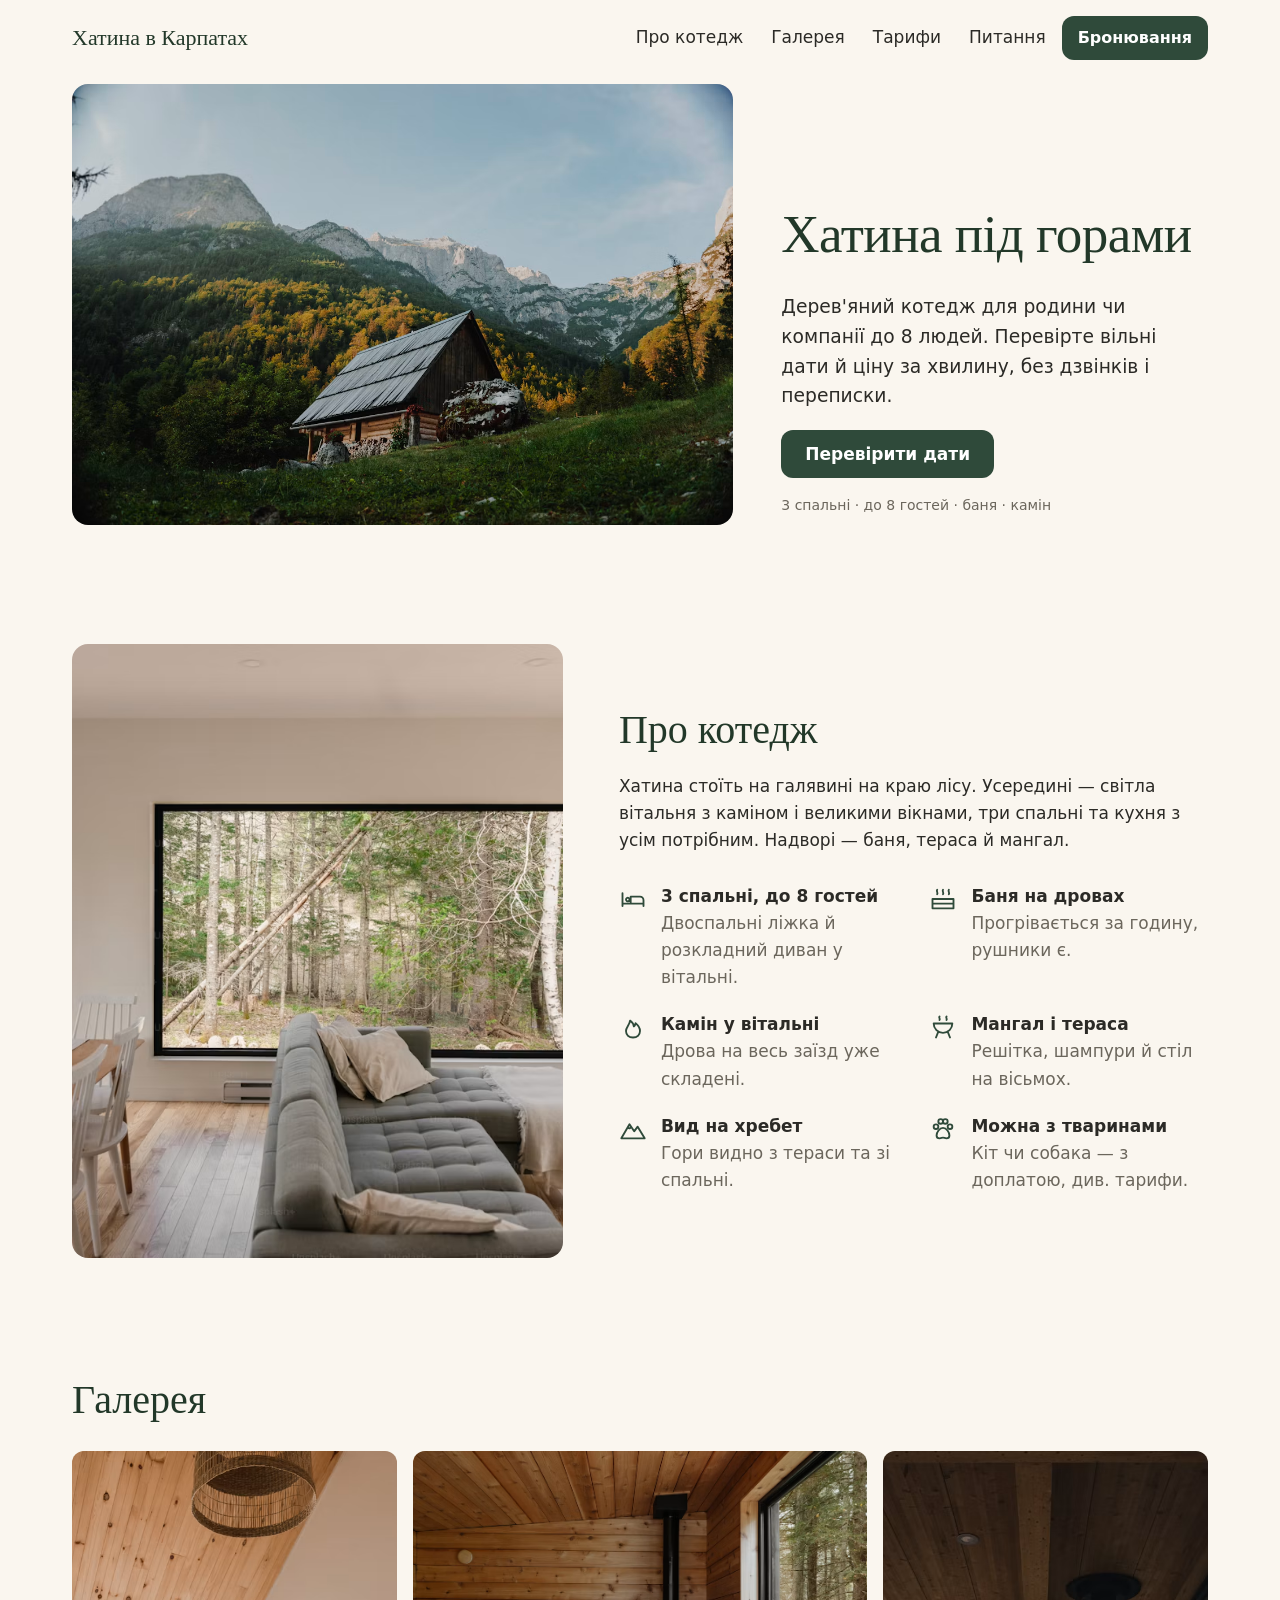
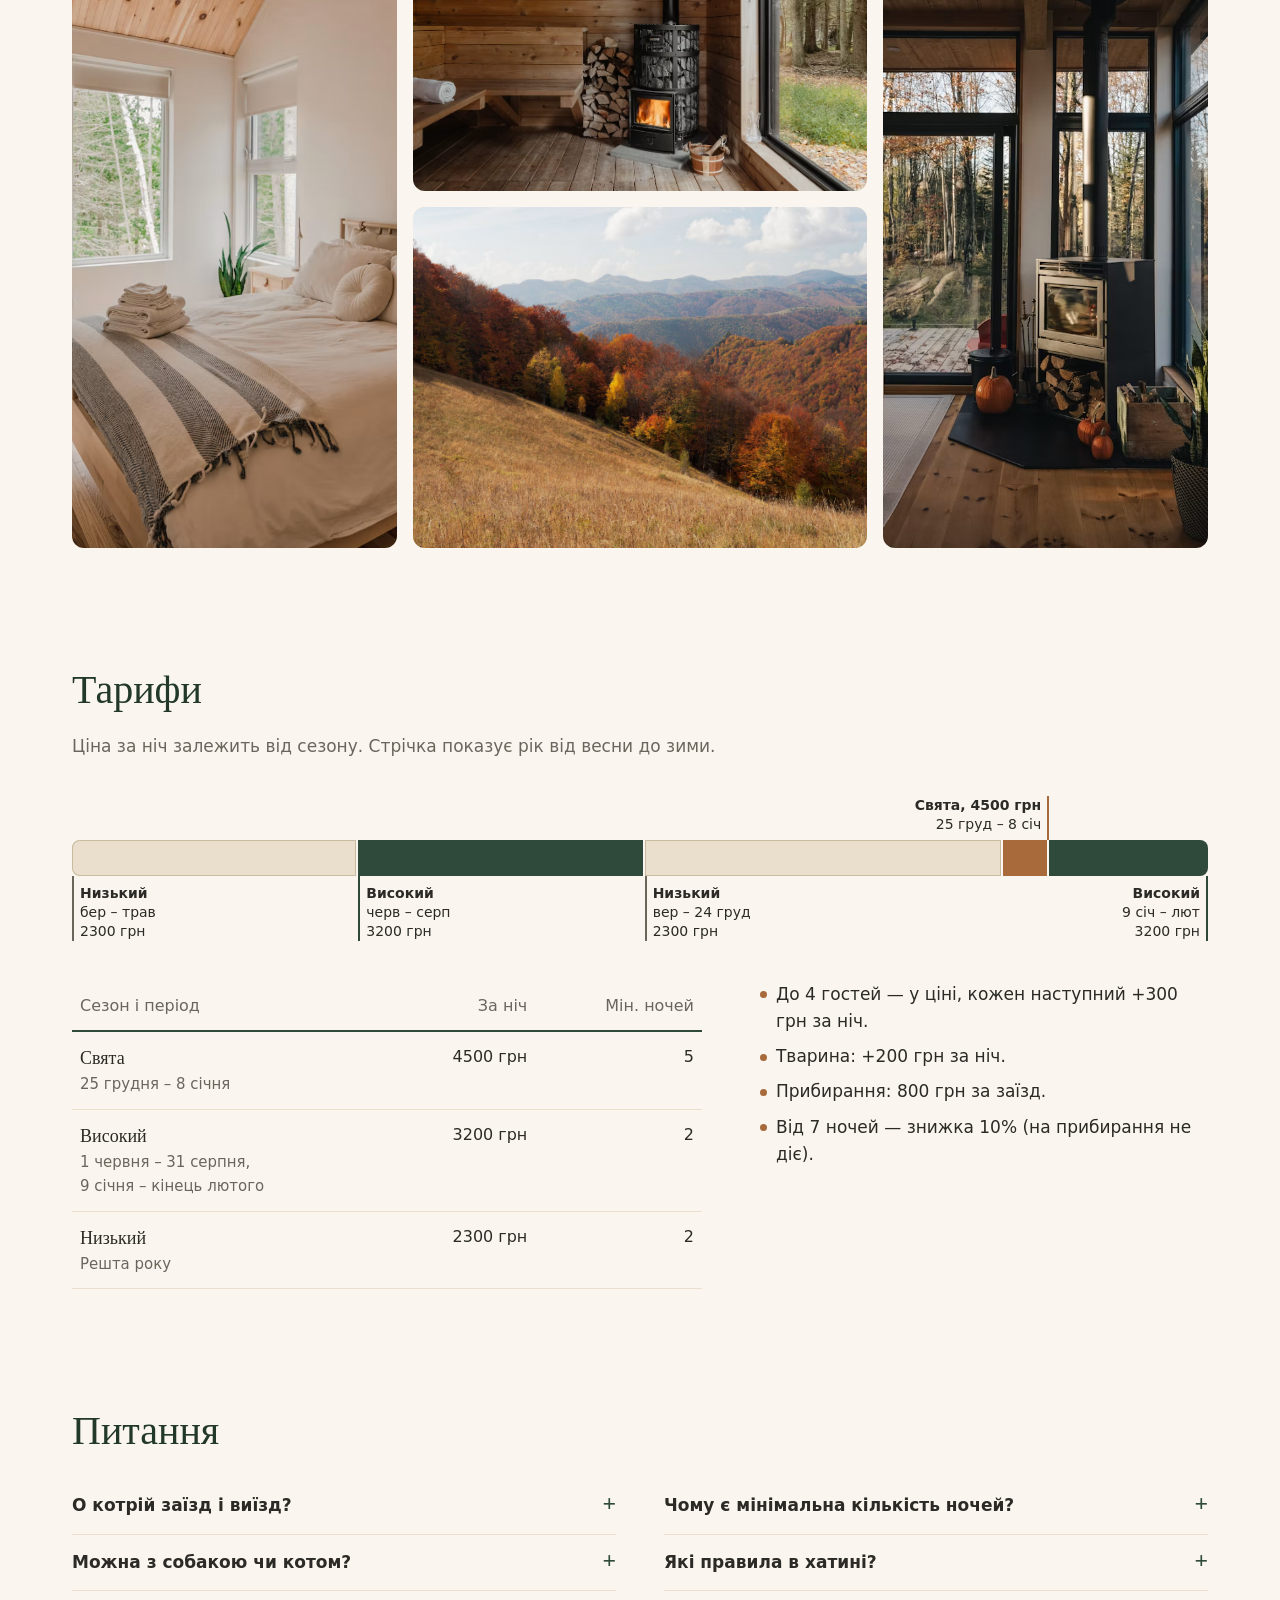
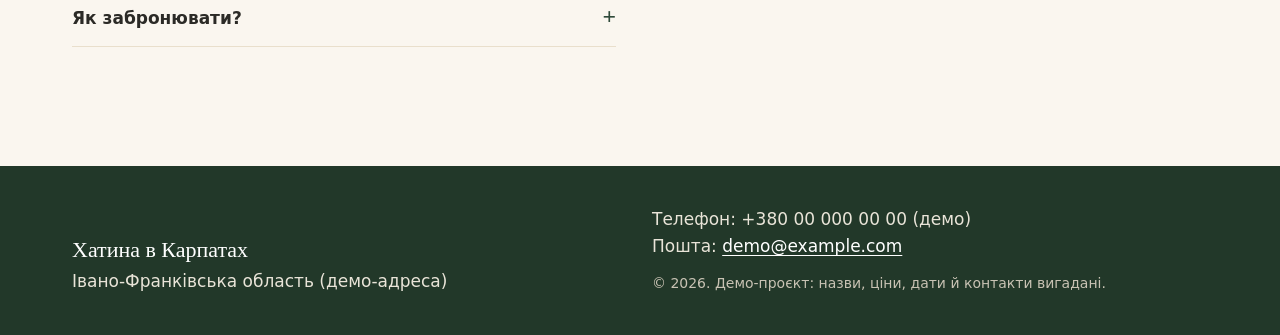
==== index.html @ 7ce2b664 "крок 4: стилі та головна сторінка - css/style.css: змінні з DESIGN.md, mobile-first, видимий фокус -" ====
<!doctype html>
<html lang="uk">
<head>
  <meta charset="utf-8">
  <meta name="viewport" content="width=device-width, initial-scale=1">
  <title>Хатина в Карпатах — котедж для відпочинку</title>
  <meta name="description" content="Дерев'яний котедж у Карпатах для родини чи компанії до 8 людей. Вільні дати й вартість — онлайн. Демо-проєкт.">
  <link rel="icon" href="data:,">
  <link rel="stylesheet" href="css/style.css">
</head>
<body>
  <a class="skip-link" href="#main">Перейти до вмісту</a>

  <header class="site-header">
    <div class="container site-header__inner">
      <a class="logo" href="./">Хатина в Карпатах</a>
      <nav aria-label="Головна навігація">
        <ul class="nav">
          <li><a href="#about">Про котедж</a></li>
          <li><a href="#gallery">Галерея</a></li>
          <li><a href="#prices">Тарифи</a></li>
          <li><a href="#faq">Питання</a></li>
        </ul>
      </nav>
      <a class="btn btn--small" href="booking.html">Бронювання</a>
    </div>
  </header>

  <main id="main">
    <section class="hero" aria-labelledby="hero-title">
      <div class="container hero__grid">
        <img class="hero__img" src="assets/hero.avif" width="1170" height="780" fetchpriority="high"
          alt="Дерев'яна хатина на гірській галявині серед осіннього лісу, позаду — скелясті вершини">
        <div class="hero__text">
          <h1 id="hero-title">Хатина під горами</h1>
          <p class="hero__lead">Дерев'яний котедж для родини чи компанії до&nbsp;8&nbsp;людей. Перевірте вільні дати й ціну за хвилину, без дзвінків і переписки.</p>
          <a class="btn" href="booking.html">Перевірити дати</a>
          <p class="hero__facts">3 спальні · до&nbsp;8 гостей · баня · камін</p>
        </div>
      </div>
    </section>

    <section id="about" class="section" aria-labelledby="about-title">
      <div class="container about">
        <img class="about__img" src="assets/cabin.avif" width="1171" height="781" loading="lazy"
          alt="Світла вітальня з великим вікном у ліс, сірим диваном і обіднім столом">
        <div>
          <h2 id="about-title">Про котедж</h2>
          <p>Хатина стоїть на галявині на краю лісу. Усередині — світла вітальня з каміном і великими вікнами, три спальні та кухня з усім потрібним. Надворі — баня, тераса й мангал.</p>
          <ul class="features">
            <li>
              <svg viewBox="0 0 24 24" fill="none" stroke="currentColor" stroke-width="1.6" stroke-linecap="round" stroke-linejoin="round" aria-hidden="true"><path d="M3 18V7M21 18v-5a3 3 0 0 0-3-3h-8v6M3 16h18M6 12.5a1.5 1.5 0 1 0 0-.01"/></svg>
              <p><strong>3 спальні, до 8 гостей</strong><span>Двоспальні ліжка й розкладний диван у вітальні.</span></p>
            </li>
            <li>
              <svg viewBox="0 0 24 24" fill="none" stroke="currentColor" stroke-width="1.6" stroke-linecap="round" stroke-linejoin="round" aria-hidden="true"><path d="M7 4c-1 1.5 1 2.5 0 4M12 4c-1 1.5 1 2.5 0 4M17 4c-1 1.5 1 2.5 0 4M3 12h18v8H3zM3 16h18"/></svg>
              <p><strong>Баня на дровах</strong><span>Прогрівається за годину, рушники є.</span></p>
            </li>
            <li>
              <svg viewBox="0 0 24 24" fill="none" stroke="currentColor" stroke-width="1.6" stroke-linecap="round" stroke-linejoin="round" aria-hidden="true"><path d="M12 21c-3.5 0-6-2.3-6-5.5 0-3.5 3-5 3.5-9 2 1.5 3 3 3.2 5 .8-.6 1.3-1.6 1.5-2.7C16.3 10.4 18 12.6 18 15.5 18 18.7 15.5 21 12 21z"/></svg>
              <p><strong>Камін у вітальні</strong><span>Дрова на весь заїзд уже складені.</span></p>
            </li>
            <li>
              <svg viewBox="0 0 24 24" fill="none" stroke="currentColor" stroke-width="1.6" stroke-linecap="round" stroke-linejoin="round" aria-hidden="true"><path d="M4 9h16a8 8 0 0 1-16 0zM8 16l-2 5M16 16l2 5M9 3c-.8 1 .8 2 0 3M15 3c-.8 1 .8 2 0 3"/></svg>
              <p><strong>Мангал і тераса</strong><span>Решітка, шампури й стіл на вісьмох.</span></p>
            </li>
            <li>
              <svg viewBox="0 0 24 24" fill="none" stroke="currentColor" stroke-width="1.6" stroke-linecap="round" stroke-linejoin="round" aria-hidden="true"><path d="M2 20l7-12 4 6 3-4 6 10zM7.5 10.5l1.5 1 1.5-1"/></svg>
              <p><strong>Вид на хребет</strong><span>Гори видно з тераси та зі спальні.</span></p>
            </li>
            <li>
              <svg viewBox="0 0 24 24" fill="none" stroke="currentColor" stroke-width="1.6" stroke-linecap="round" stroke-linejoin="round" aria-hidden="true"><circle cx="6" cy="10" r="2"/><circle cx="10" cy="5.5" r="2"/><circle cx="14" cy="5.5" r="2"/><circle cx="18" cy="10" r="2"/><path d="M12 11c-3 0-5.5 4-5.5 6.5 0 1.5 1.2 2.5 2.7 2.5 1.2 0 1.8-.6 2.8-.6s1.6.6 2.8.6c1.5 0 2.7-1 2.7-2.5C17.5 15 15 11 12 11z"/></svg>
              <p><strong>Можна з тваринами</strong><span>Кіт чи собака — з доплатою, див. тарифи.</span></p>
            </li>
          </ul>
        </div>
      </div>
    </section>

    <section id="gallery" class="section" aria-labelledby="gallery-title">
      <div class="container">
        <h2 id="gallery-title">Галерея</h2>
        <div class="gallery">
          <figure class="gallery__item gallery__item--tall gallery__item--bedroom">
            <img src="assets/bedroom.avif" width="687" height="1030" loading="lazy"
              alt="Спальня з дерев'яною стелею, двоспальним ліжком і вікнами в ліс">
          </figure>
          <figure class="gallery__item">
            <img src="assets/sauna.avif" width="1171" height="781" loading="lazy"
              alt="Дерев'яна баня з дров'яною піччю, полицями й вікном у ліс">
          </figure>
          <figure class="gallery__item gallery__item--tall gallery__item--fireplace">
            <img src="assets/fireplace.avif" width="687" height="1031" loading="lazy"
              alt="Камін із запасом дров біля панорамних вікон з видом на осінній ліс">
          </figure>
          <figure class="gallery__item">
            <img src="assets/forest.avif" width="1074" height="806" loading="lazy"
              alt="Осінні Карпати: схил із золотою травою та ліс у червоно-жовтих барвах">
          </figure>
        </div>
      </div>
    </section>

    <section id="prices" class="section" aria-labelledby="prices-title">
      <div class="container">
        <h2 id="prices-title">Тарифи</h2>
        <p class="section__intro">Ціна за ніч залежить від сезону. Стрічка показує рік від весни до зими.</p>

        <!-- Джерело правди — data/pricing.json. Довжини сегментів (--days) рахуються від 1 березня
             за межами сезонів; tests/tariffs.test.js перевіряє збіг стрічки, таблиці й доплат з JSON. -->
        <div class="year" role="img"
          aria-label="Сезони протягом року. Низький: 1 березня – 31 травня, 2300 грн за ніч. Високий: 1 червня – 31 серпня, 3200 грн. Низький: 1 вересня – 24 грудня, 2300 грн. Свята: 25 грудня – 8 січня, 4500 грн. Високий: 9 січня – кінець лютого, 3200 грн.">
          <div class="year__seg year__seg--low" data-season="low" style="--days: 92">
            <span class="year__bar"></span>
            <span class="year__label"><b>Низький</b><span>бер – трав</span><span>2300 грн</span></span>
          </div>
          <div class="year__seg year__seg--high" data-season="high" style="--days: 92">
            <span class="year__bar"></span>
            <span class="year__label"><b>Високий</b><span>черв – серп</span><span>3200 грн</span></span>
          </div>
          <div class="year__seg year__seg--low" data-season="low" style="--days: 115">
            <span class="year__bar"></span>
            <span class="year__label"><b>Низький</b><span>вер – 24 груд</span><span>2300 грн</span></span>
          </div>
          <div class="year__seg year__seg--holiday year__seg--above" data-season="holiday" style="--days: 15">
            <span class="year__bar"></span>
            <span class="year__label"><b>Свята, 4500 грн</b><span>25 груд – 8 січ</span></span>
          </div>
          <div class="year__seg year__seg--high year__seg--end" data-season="high" style="--days: 51; --borrow: 15">
            <span class="year__bar"></span>
            <span class="year__label"><b>Високий</b><span>9 січ – лют</span><span>3200 грн</span></span>
          </div>
        </div>

        <div class="prices">
          <!-- Джерело правди — data/pricing.json. Змінили JSON — оновіть таблицю (перевіряє tests/tariffs.test.js). -->
          <div class="table-wrap">
            <table class="tariffs">
              <caption class="visually-hidden">Ціни за ніч і мінімальна кількість ночей за сезонами</caption>
              <thead>
                <tr>
                  <th scope="col">Сезон і період</th>
                  <th scope="col" class="num">За ніч</th>
                  <th scope="col" class="num">Мін. ночей</th>
                </tr>
              </thead>
              <tbody>
                <tr data-season="holiday">
                  <th scope="row">Свята <span class="tariffs__period">25 грудня – 8 січня</span></th>
                  <td class="num" data-field="pricePerNight">4500 грн</td>
                  <td class="num" data-field="minNights">5</td>
                </tr>
                <tr data-season="high">
                  <th scope="row">Високий <span class="tariffs__period">1 червня – 31 серпня,<br>9 січня – кінець лютого</span></th>
                  <td class="num" data-field="pricePerNight">3200 грн</td>
                  <td class="num" data-field="minNights">2</td>
                </tr>
                <tr data-season="low">
                  <th scope="row">Низький <span class="tariffs__period">Решта року</span></th>
                  <td class="num" data-field="pricePerNight">2300 грн</td>
                  <td class="num" data-field="minNights">2</td>
                </tr>
              </tbody>
            </table>
          </div>

          <ul class="extras">
            <li>До <span class="num" data-field="guests.included">4</span> гостей — у ціні, кожен наступний +<span class="num" data-field="guests.extraPerNight">300</span> грн за ніч.</li>
            <li>Тварина: +<span class="num" data-field="petPerNight">200</span> грн за ніч.</li>
            <li>Прибирання: <span class="num" data-field="cleaningFee">800</span> грн за заїзд.</li>
            <li>Від <span class="num" data-field="longStayDiscount.minNights">7</span> ночей — знижка <span class="num" data-field="longStayDiscount.percent">10</span>% (на прибирання не діє).</li>
          </ul>
        </div>
      </div>
    </section>

    <section id="faq" class="section" aria-labelledby="faq-title">
      <div class="container">
        <h2 id="faq-title">Питання</h2>
        <div class="faq">
          <details>
            <summary>О котрій заїзд і виїзд?</summary>
            <p>Заїзд з 14:00, виїзд до 11:00. У день чийогось виїзду можна заїхати — ця ніч уже вільна.</p>
          </details>
          <details>
            <summary>Чому є мінімальна кількість ночей?</summary>
            <p>Більшість сезонів — від 2 ночей, на свята — від 5. Якщо ваші дати захоплюють свята, діє мінімум свят.</p>
          </details>
          <details>
            <summary>Можна з собакою чи котом?</summary>
            <p>Так, з доплатою за ніч. Позначте тварину під час бронювання — ціна перерахується одразу.</p>
          </details>
          <details>
            <summary>Які правила в хатині?</summary>
            <p>Тиша після 23:00, не палимо в будинку, вогонь — лише в каміні, бані й мангалі.</p>
          </details>
          <details>
            <summary>Як забронювати?</summary>
            <p>Оберіть дати в календарі, вкажіть кількість гостей та контакти. Сайт сформує запит, який можна скопіювати й надіслати господарю.</p>
          </details>
        </div>
      </div>
    </section>
  </main>

  <footer class="site-footer">
    <div class="container site-footer__grid">
      <div>
        <a class="logo" href="./">Хатина в Карпатах</a>
        <p>Івано-Франківська область (демо-адреса)</p>
      </div>
      <div>
        <p>Телефон: +380 00 000 00 00 (демо)</p>
        <p>Пошта: <a href="mailto:demo@example.com">demo@example.com</a></p>
        <p class="site-footer__note">© 2026. Демо-проєкт: назви, ціни, дати й контакти вигадані.</p>
      </div>
    </div>
  </footer>
</body>
</html>
---- css/style.css ----
/* Хатина в Карпатах — єдиний файл стилів. Mobile-first. */

:root {
  --bg: #faf6ef;
  --surface: #ffffff;
  --text: #2b2a26;
  --muted: #6b665c;
  --forest: #2f4a3a;
  --forest-dark: #223829;
  --wood: #a8693b;
  --sand: #e9dfcc;
  --busy: #d9d4c7;
  --danger: #b3402a;

  --font-head: Georgia, "Times New Roman", serif;
  --font-body: system-ui, -apple-system, "Segoe UI", Roboto, sans-serif;

  /* Шкала 17 → 22 → 30 → 40 → 53 px */
  --fs-small: 0.8235rem;
  --fs-1: 1rem;
  --fs-2: 1.294rem;
  --fs-3: 1.765rem;
  --fs-4: 2.353rem;
  --fs-5: 3.118rem;

  --radius: 16px;
  --radius-btn: 12px;
  --section-gap: clamp(4rem, 2.5rem + 6vw, 7rem);
  --gutter: 16px;
}

@media (min-width: 720px) {
  :root {
    --gutter: 32px;
  }
}

*,
*::before,
*::after {
  box-sizing: border-box;
}

html {
  font-size: 106.25%; /* 17px */
  -webkit-text-size-adjust: 100%;
  scroll-behavior: smooth;
}

@media (prefers-reduced-motion: reduce) {
  html {
    scroll-behavior: auto;
  }
}

body {
  margin: 0;
  background: var(--bg);
  color: var(--text);
  font-family: var(--font-body);
  line-height: 1.6;
}

img {
  display: block;
  max-width: 100%;
  height: auto;
}

h1,
h2,
h3 {
  margin: 0 0 0.5em;
  font-family: var(--font-head);
  font-weight: 400;
  line-height: 1.15;
  color: var(--forest-dark);
}

h1 {
  font-size: clamp(var(--fs-4), 1.6rem + 3vw, var(--fs-5));
  letter-spacing: -0.01em;
}

h2 {
  font-size: clamp(var(--fs-3), 1.3rem + 2vw, var(--fs-4));
}

h3 {
  font-size: var(--fs-2);
}

p {
  margin: 0 0 1em;
  max-width: 65ch;
}

a {
  color: var(--forest);
  text-underline-offset: 0.2em;
}

a:hover {
  color: var(--forest-dark);
}

:focus-visible {
  outline: 3px solid var(--wood);
  outline-offset: 3px;
  border-radius: 4px;
}

/* Ціни, дати, таблиці — рівні цифри однакової ширини */
.num,
table {
  font-variant-numeric: lining-nums tabular-nums;
}

.visually-hidden {
  position: absolute;
  width: 1px;
  height: 1px;
  overflow: hidden;
  clip: rect(0 0 0 0);
  white-space: nowrap;
}

.skip-link {
  position: absolute;
  left: var(--gutter);
  top: -100px;
  z-index: 10;
  padding: 10px 16px;
  background: var(--forest);
  color: #fff;
  border-radius: var(--radius-btn);
}

.skip-link:focus {
  top: 8px;
  color: #fff;
}

.container {
  width: 100%;
  max-width: 1200px;
  margin-inline: auto;
  padding-inline: var(--gutter);
}

.section {
  padding-block: var(--section-gap) 0;
}

.section__intro {
  color: var(--muted);
}

/* Кнопка */
.btn {
  display: inline-flex;
  align-items: center;
  justify-content: center;
  min-height: 48px;
  padding: 14px 24px;
  border-radius: var(--radius-btn);
  background: var(--forest);
  color: #fff;
  font-weight: 600;
  line-height: 1.2;
  text-decoration: none;
}

.btn:hover {
  background: var(--forest-dark);
  color: #fff;
}

.btn--small {
  min-height: 44px;
  padding: 10px 16px;
  font-size: 0.94rem;
}

/* Шапка */
.site-header__inner {
  display: grid;
  grid-template-columns: 1fr auto;
  grid-template-areas:
    "logo cta"
    "nav nav";
  align-items: center;
  gap: 4px 16px;
  padding-block: 12px 4px;
}

.logo {
  grid-area: logo;
  font-family: var(--font-head);
  font-size: var(--fs-2);
  color: var(--forest-dark);
  text-decoration: none;
}

.site-header .btn {
  grid-area: cta;
}

.site-header nav {
  grid-area: nav;
}

.nav {
  display: flex;
  flex-wrap: wrap;
  gap: 0 16px;
  margin: 0;
  padding: 0;
  list-style: none;
  font-size: 0.94rem;
}

.nav a {
  display: inline-flex;
  align-items: center;
  min-height: 44px;
  color: var(--text);
  text-decoration: none;
}

.nav a:hover {
  color: var(--forest);
  text-decoration: underline;
}

@media (min-width: 900px) {
  .site-header__inner {
    grid-template-columns: auto 1fr auto;
    grid-template-areas: "logo nav cta";
    padding-block: 16px;
  }

  .nav {
    justify-content: flex-end;
    gap: 0 28px;
    font-size: 1rem;
  }
}

/* Hero */
.hero {
  padding-top: 8px;
}

.hero__grid {
  display: grid;
  gap: 24px;
}

.hero__img {
  width: 100%;
  aspect-ratio: 3 / 2;
  object-fit: cover;
  border-radius: var(--radius);
}

.hero__lead {
  font-size: 1.1rem;
}

.hero__facts {
  margin: 16px 0 0;
  font-size: var(--fs-small);
  color: var(--muted);
}

@media (min-width: 900px) {
  .hero__grid {
    grid-template-columns: 1.55fr 1fr;
    align-items: end;
    gap: 48px;
  }

  .hero__text {
    padding-bottom: 8px;
  }
}

/* Про котедж */
.about {
  display: grid;
  gap: 28px;
}

.about__img {
  width: 100%;
  aspect-ratio: 3 / 2;
  object-fit: cover;
  border-radius: var(--radius);
}

.features {
  display: grid;
  gap: 20px 32px;
  margin: 28px 0 0;
  padding: 0;
  list-style: none;
}

.features li {
  display: grid;
  grid-template-columns: 28px 1fr;
  gap: 14px;
  align-items: start;
}

.features svg {
  width: 28px;
  height: 28px;
  margin-top: 2px;
  color: var(--forest);
}

.features p {
  margin: 0;
}

.features strong {
  display: block;
  font-weight: 600;
}

.features span {
  color: var(--muted);
}

@media (min-width: 600px) {
  .features {
    grid-template-columns: 1fr 1fr;
  }
}

@media (min-width: 900px) {
  .about {
    grid-template-columns: 5fr 6fr;
    gap: 56px;
    align-items: center;
  }

  .about__img {
    aspect-ratio: 4 / 5;
  }
}

/* Галерея: мобільний — однакові плитки 4:3, десктоп — мозаїка */
.gallery {
  display: grid;
  gap: 12px;
  margin-top: 28px;
}

.gallery__item {
  position: relative;
  margin: 0;
  aspect-ratio: 4 / 3;
  overflow: hidden;
  border-radius: 12px;
  background: var(--sand);
}

/* Абсолютне позиціювання: фото не розтягує рядки сітки */
.gallery__item img {
  position: absolute;
  inset: 0;
  width: 100%;
  height: 100%;
  object-fit: cover;
}

.gallery__item--bedroom img {
  object-position: center 72%;
}

.gallery__item--fireplace img {
  object-position: center 68%;
}

@media (min-width: 600px) {
  .gallery {
    grid-template-columns: 1fr 1fr;
  }
}

@media (min-width: 900px) {
  .gallery {
    grid-template-columns: 1fr 1.4fr 1fr;
    gap: 16px;
  }

  .gallery__item--tall {
    grid-row: span 2;
    aspect-ratio: auto;
  }

  .gallery__item--bedroom {
    grid-column: 1;
    grid-row: 1 / 3;
  }

  .gallery__item--fireplace {
    grid-column: 3;
    grid-row: 1 / 3;
  }

  .gallery__item--bedroom img,
  .gallery__item--fireplace img {
    object-position: center;
  }
}

/* Стрічка року: ширина сегмента пропорційна кількості днів (--days) */
.year {
  display: flex;
  margin: 32px 0 40px;
  padding-top: 3.4em;
  font-size: var(--fs-small);
  line-height: 1.35;
  font-variant-numeric: lining-nums tabular-nums;
}

.year__seg {
  position: relative;
  flex: var(--days) 1 0;
  min-width: 0;
}

.year__bar {
  display: block;
  height: 36px;
  border-right: 2px solid var(--bg);
}

.year__seg:first-child .year__bar {
  border-radius: 8px 0 0 8px;
}

.year__seg:last-child .year__bar {
  border-right: 0;
  border-radius: 0 8px 8px 0;
}

.year__seg--low .year__bar {
  background: var(--sand);
  box-shadow: inset 0 0 0 1px #c9bb9f;
}

.year__seg--high .year__bar {
  background: var(--forest);
}

.year__seg--holiday .year__bar {
  background: var(--wood);
}

.year__label {
  display: flex;
  flex-direction: column;
  padding: 8px 6px 0 6px;
  border-left: 2px solid var(--tick, var(--muted));
}

.year__label > * {
  white-space: nowrap;
}

.year__label b {
  font-weight: 600;
}

.year__seg--high {
  --tick: var(--forest);
}

.year__seg--holiday {
  --tick: var(--wood);
}

/* Вузькі сегменти: свята — підпис над стрічкою, зима — праворуч, займаючи місце під святами */
.year__seg--above .year__label {
  position: absolute;
  right: 0;
  bottom: 100%;
  align-items: flex-end;
  padding: 0 6px 6px 0;
  border-left: 0;
  border-right: 2px solid var(--tick);
  white-space: nowrap;
  text-align: right;
}

.year__seg--end .year__label {
  margin-left: calc(-100% * var(--borrow, 0) / var(--days));
  align-items: flex-end;
  padding: 8px 6px 0 0;
  border-left: 0;
  border-right: 2px solid var(--tick);
  text-align: right;
}

/* Таблиця тарифів */
.table-wrap {
  overflow-x: auto;
}

.tariffs {
  width: 100%;
  border-collapse: collapse;
  font-size: 0.94rem;
}

.tariffs th,
.tariffs td {
  padding: 12px 8px;
  border-bottom: 1px solid var(--sand);
  text-align: left;
  vertical-align: top;
}

.tariffs thead th {
  color: var(--muted);
  font-weight: 400;
  border-bottom: 2px solid var(--forest);
}

.tariffs tbody th {
  font-family: var(--font-head);
  font-weight: 400;
  font-size: 1.06rem;
}

.tariffs__period {
  display: block;
  font-family: var(--font-body);
  font-size: 0.88rem;
  color: var(--muted);
}

.tariffs .num {
  text-align: right;
  white-space: nowrap;
}

.extras {
  display: grid;
  gap: 8px;
  margin: 24px 0 0;
  padding: 0;
  list-style: none;
}

.extras li {
  padding-left: 18px;
  position: relative;
}

/* Крапка, а не риска: риска перед «+300 грн» читалась як мінус */
.extras li::before {
  content: "";
  position: absolute;
  left: 2px;
  top: 0.62em;
  width: 7px;
  height: 7px;
  border-radius: 50%;
  background: var(--wood);
}

@media (min-width: 900px) {
  .prices {
    display: grid;
    grid-template-columns: 1.4fr 1fr;
    gap: 56px;
    align-items: start;
  }

  .extras {
    margin-top: 0;
  }
}

/* FAQ */
.faq {
  max-width: 760px;
  margin-top: 24px;
}

.faq details {
  border-bottom: 1px solid var(--sand);
}

.faq summary {
  display: flex;
  justify-content: space-between;
  gap: 16px;
  min-height: 44px;
  padding: 14px 0;
  cursor: pointer;
  font-weight: 600;
  list-style: none;
}

.faq summary::-webkit-details-marker {
  display: none;
}

.faq summary::after {
  content: "+";
  flex: none;
  font-family: var(--font-head);
  font-size: 1.4rem;
  line-height: 1;
  color: var(--forest);
}

.faq details[open] summary::after {
  content: "−";
}

.faq details p {
  margin-bottom: 16px;
}

@media (min-width: 900px) {
  .faq {
    display: grid;
    grid-template-columns: 1fr 1fr;
    gap: 0 48px;
    align-items: start;
    max-width: none;
  }
}

/* Підвал */
.site-footer {
  margin-top: var(--section-gap);
  padding-block: 40px;
  background: var(--forest-dark);
  color: #e9e4d8;
}

.site-footer a {
  color: #fff;
}

.site-footer__grid {
  display: grid;
  gap: 24px;
}

.site-footer .logo {
  color: #fff;
}

.site-footer p {
  margin: 0;
}

.site-footer .site-footer__note {
  margin-top: 12px;
  font-size: var(--fs-small);
  color: #c9c3b4;
}

@media (min-width: 720px) {
  .site-footer__grid {
    grid-template-columns: 1fr 1fr;
    align-items: end;
  }
}
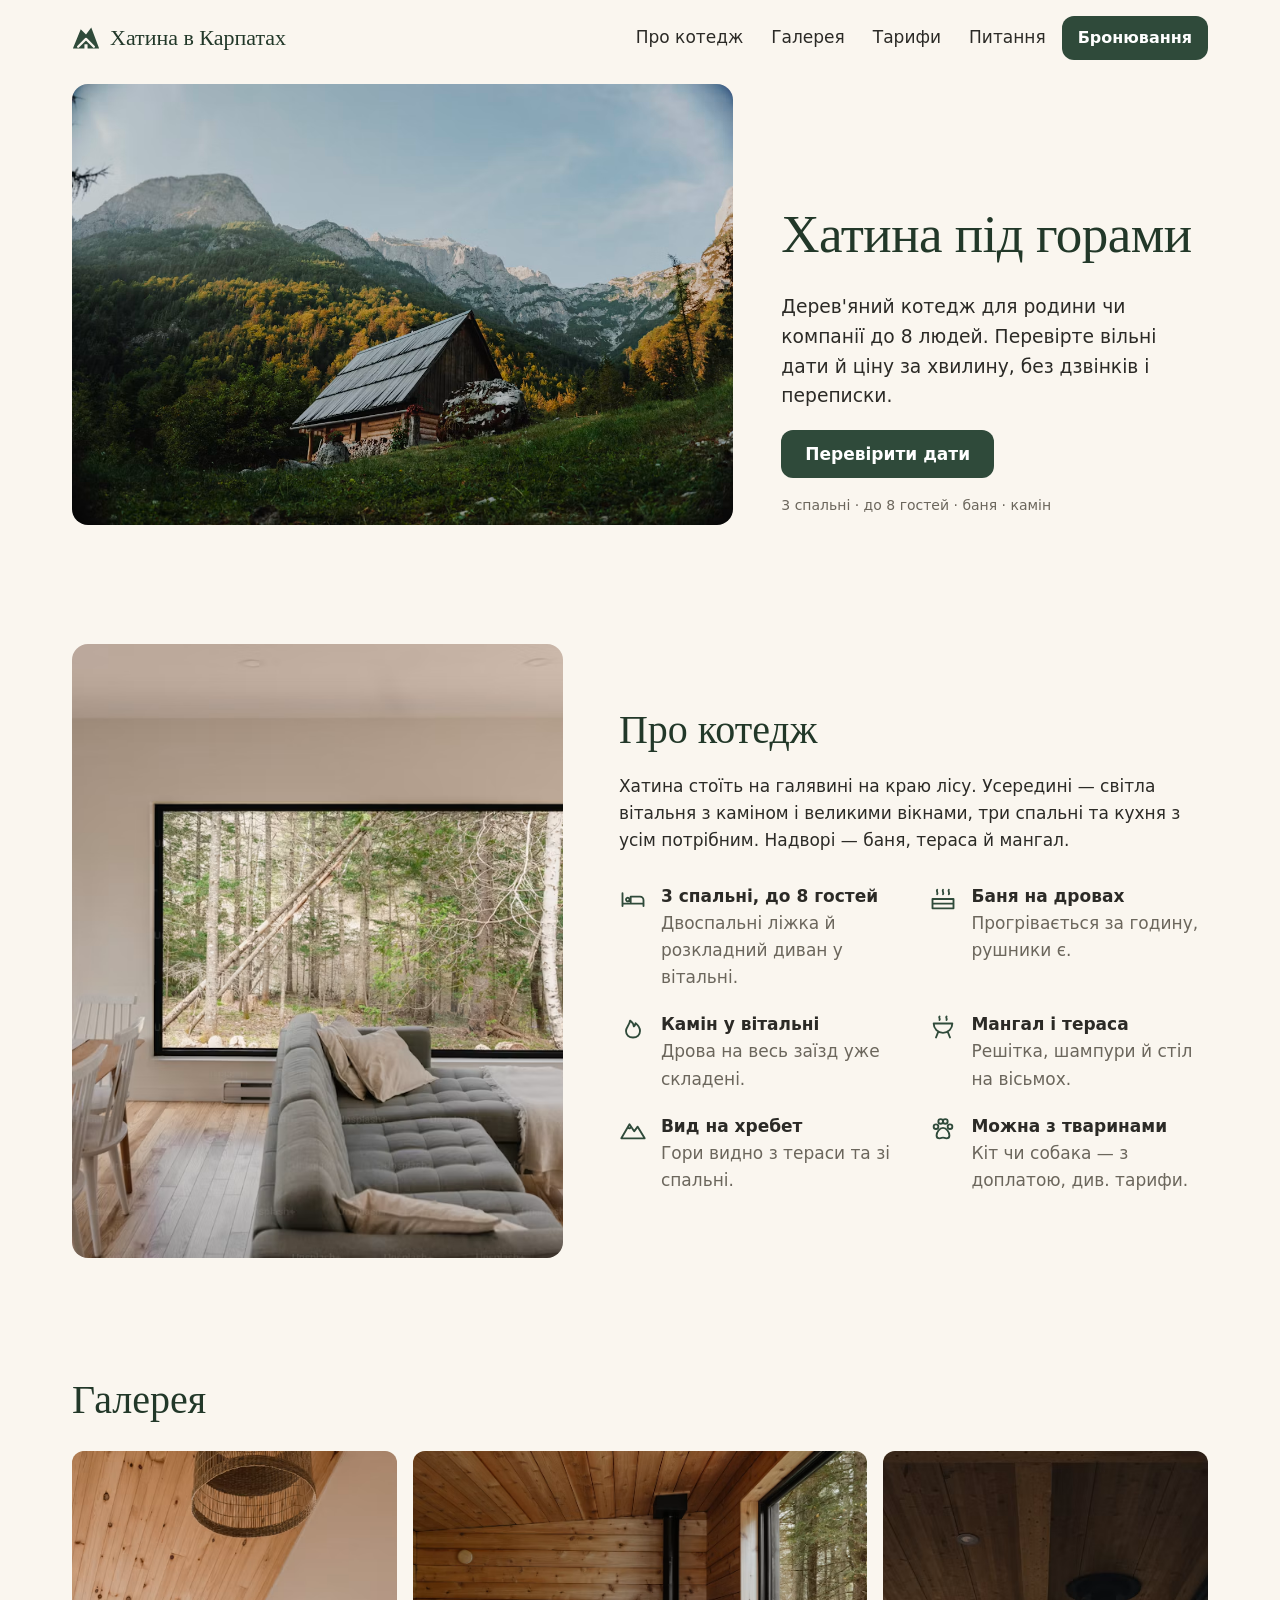
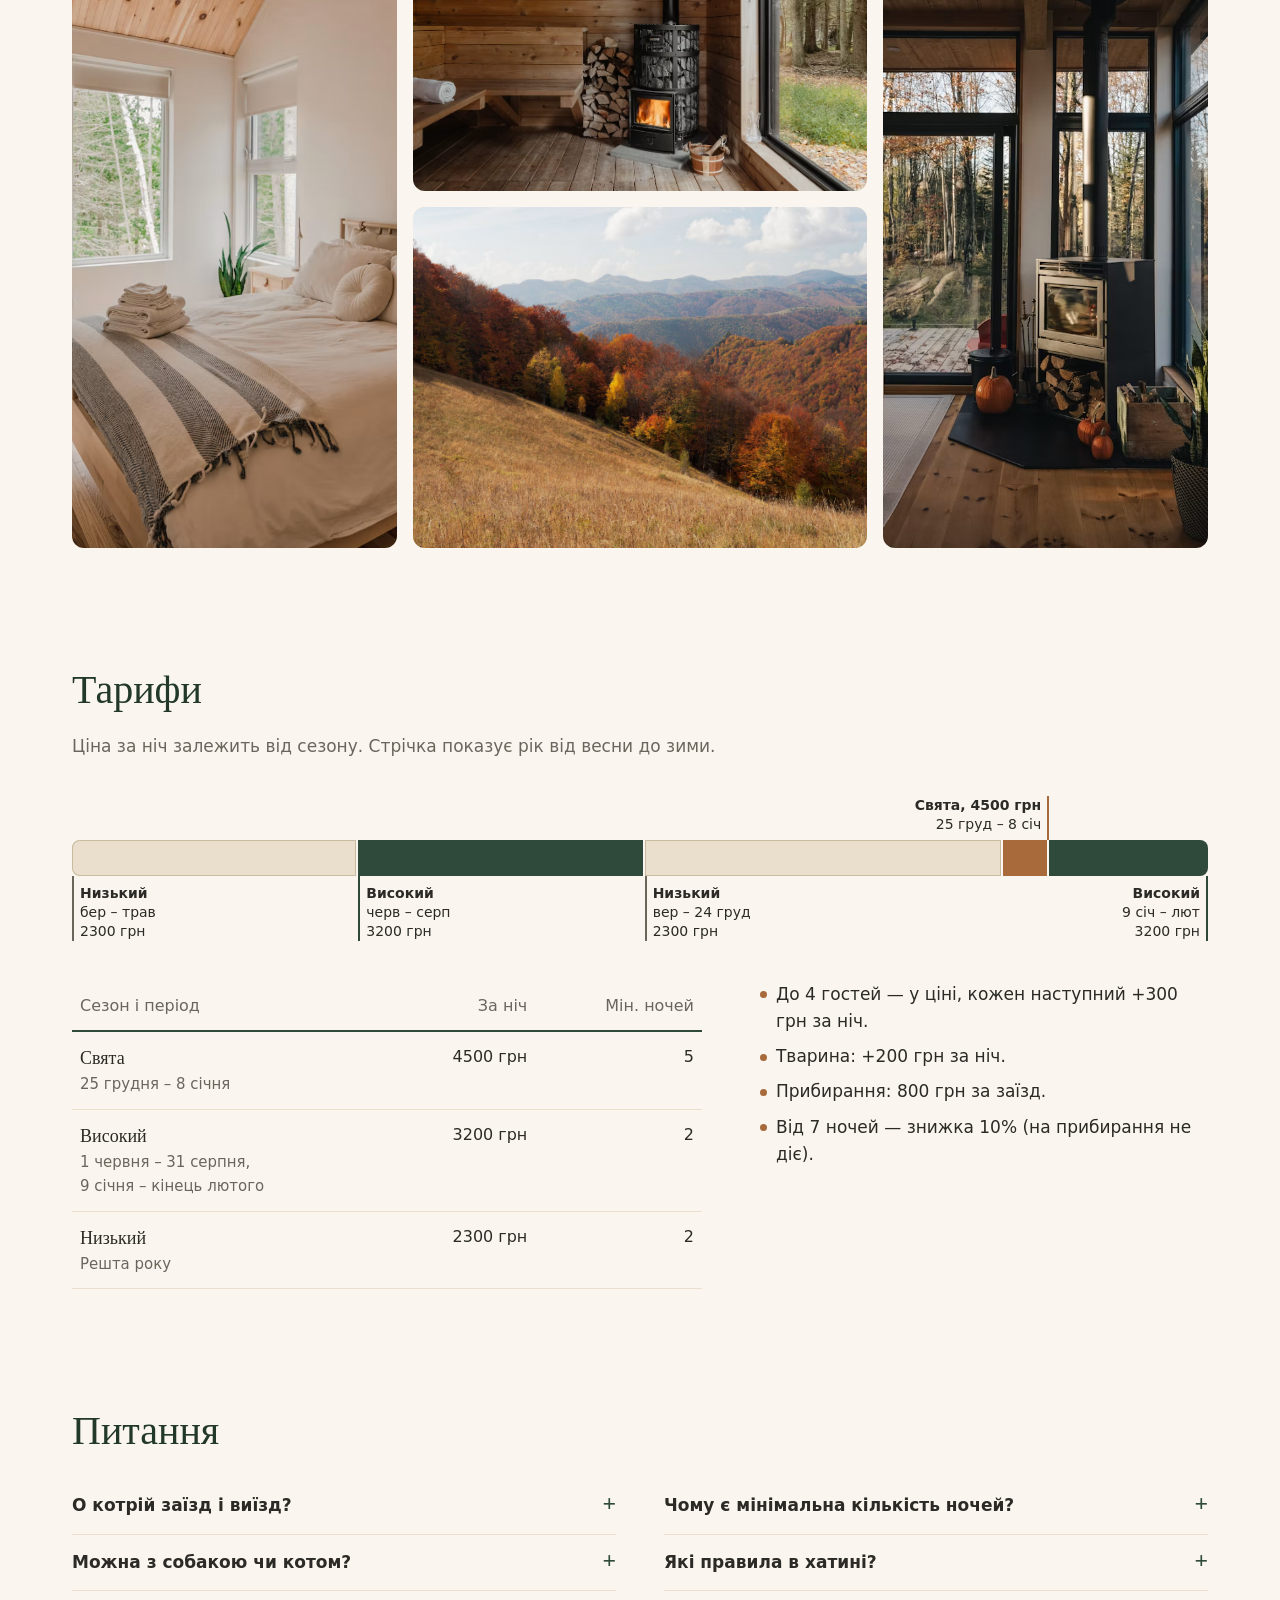
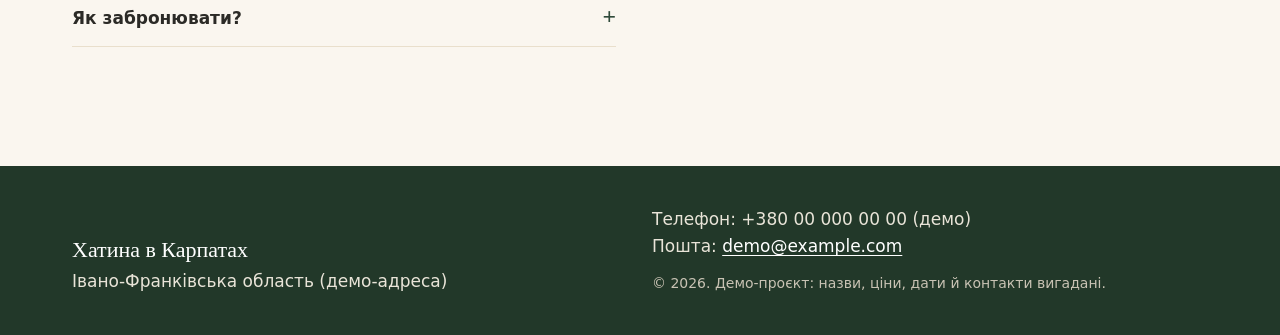
==== commit fed72eb2: "логотип і favicon - assets/logo.svg, assets/favicon.svg: знак — дах хатини на тлі гір, один колір - " ====
--- a/index.html
+++ b/index.html
@@ -5,7 +5,7 @@
   <meta name="viewport" content="width=device-width, initial-scale=1">
   <title>Хатина в Карпатах — котедж для відпочинку</title>
   <meta name="description" content="Дерев'яний котедж у Карпатах для родини чи компанії до 8 людей. Вільні дати й вартість — онлайн. Демо-проєкт.">
-  <link rel="icon" href="data:,">
+  <link rel="icon" href="assets/favicon.svg" type="image/svg+xml">
   <link rel="stylesheet" href="css/style.css">
 </head>
 <body>
@@ -13,7 +13,7 @@
 
   <header class="site-header">
     <div class="container site-header__inner">
-      <a class="logo" href="./">Хатина в Карпатах</a>
+      <a class="logo" href="./"><img class="logo__mark" src="assets/logo.svg" width="28" height="28" alt="" aria-hidden="true">Хатина в Карпатах</a>
       <nav aria-label="Головна навігація">
         <ul class="nav">
           <li><a href="#about">Про котедж</a></li>
--- a/css/style.css
+++ b/css/style.css
@@ -202,6 +202,37 @@
   text-decoration: none;
 }
 
+.site-header .logo {
+  display: inline-flex;
+  align-items: center;
+  gap: 10px;
+  justify-self: start;
+  white-space: nowrap;
+}
+
+.logo__mark {
+  flex: none;
+  width: 28px;
+  height: 28px;
+}
+
+/* Вузькі екрани: логотип зі знаком і кнопка мають вміститися в один рядок навіть на 360 px */
+@media (max-width: 599px) {
+  .site-header__inner {
+    column-gap: 12px;
+  }
+
+  .site-header .logo {
+    gap: 8px;
+    font-size: 1.12rem;
+  }
+
+  .site-header .btn--small {
+    padding-inline: 12px;
+    font-size: 0.88rem;
+  }
+}
+
 .site-header .btn {
   grid-area: cta;
 }
@@ -677,3 +708,251 @@
     align-items: end;
   }
 }
+
+/* ---------- Сторінка бронювання ---------- */
+.booking {
+  padding-top: 24px;
+}
+
+.booking__calendar {
+  max-width: 820px;
+  margin-top: 24px;
+}
+
+.notice {
+  padding: 16px 20px;
+  border-radius: 12px;
+  background: var(--surface);
+}
+
+.notice--error {
+  border-left: 4px solid var(--danger);
+  background: #fbeee9;
+}
+
+/* Календар */
+.cal {
+  position: relative;
+}
+
+.cal__nav {
+  position: absolute;
+  inset: 0 0 auto;
+  display: flex;
+  justify-content: space-between;
+  pointer-events: none;
+}
+
+.cal__arrow {
+  width: 44px;
+  height: 44px;
+  border: 1px solid var(--sand);
+  border-radius: var(--radius-btn);
+  background: var(--surface);
+  color: var(--forest);
+  font-size: 1.6rem;
+  line-height: 1;
+  cursor: pointer;
+  pointer-events: auto;
+}
+
+.cal__arrow:hover:not(:disabled) {
+  border-color: var(--forest);
+}
+
+.cal__arrow:disabled {
+  color: var(--busy);
+  cursor: default;
+}
+
+.cal__months {
+  display: grid;
+  gap: 32px;
+}
+
+.cal__month {
+  width: 100%;
+  table-layout: fixed;
+  border-collapse: separate;
+  border-spacing: 2px; /* на 360 px клітинка лишається ≥ 44 px */
+}
+
+.cal__month caption {
+  height: 44px;
+  margin-bottom: 8px;
+  font-family: var(--font-head);
+  font-size: var(--fs-2);
+  line-height: 44px;
+  color: var(--forest-dark);
+}
+
+.cal__month th {
+  padding: 4px 0;
+  font-size: var(--fs-small);
+  font-weight: 400;
+  color: var(--muted);
+}
+
+.cal__month td {
+  padding: 0;
+}
+
+.cal__day {
+  position: relative;
+  display: block;
+  width: 100%;
+  min-width: 44px;
+  height: 44px;
+  padding: 0;
+  border: 1px solid var(--sand);
+  border-radius: 8px;
+  background: var(--surface);
+  color: var(--text);
+  font: inherit;
+  font-variant-numeric: lining-nums tabular-nums;
+  cursor: pointer;
+}
+
+.cal__day--free:hover,
+.cal__day--checkout-only:hover {
+  border-color: var(--forest);
+}
+
+.cal__day--past,
+.cal__day--outside {
+  border-color: transparent;
+  background: transparent;
+  color: var(--muted);
+  cursor: default;
+}
+
+.cal__day--busy {
+  border-color: var(--busy);
+  background: var(--busy);
+  text-decoration: line-through;
+  cursor: not-allowed;
+}
+
+/* Ніч зайнята, але виїхати можна: заштрихована нижня права половина */
+.cal__day--checkout-only {
+  background:
+    linear-gradient(to bottom right, var(--surface) 50%, transparent 50%),
+    repeating-linear-gradient(45deg, var(--busy) 0 4px, #c4bdac 4px 6px);
+}
+
+.cal__day.is-between {
+  border-color: #c3d6c7;
+  background: #dce8de;
+}
+
+.cal__day.is-start,
+.cal__day.is-end {
+  border-color: var(--forest);
+  background: var(--forest);
+  color: #fff;
+  font-weight: 600;
+  text-decoration: none;
+}
+
+.cal__day[aria-current="date"]::after {
+  content: "";
+  position: absolute;
+  left: 50%;
+  bottom: 5px;
+  width: 4px;
+  height: 4px;
+  margin-left: -2px;
+  border-radius: 50%;
+  background: currentColor;
+}
+
+.cal__status {
+  min-height: 1.6em;
+  margin: 16px 0 0;
+  font-weight: 600;
+}
+
+/* Легенда */
+.cal-legend {
+  display: flex;
+  flex-wrap: wrap;
+  gap: 8px 20px;
+  margin: 16px 0 0;
+  padding: 0;
+  list-style: none;
+  font-size: var(--fs-small);
+}
+
+.cal-legend[hidden] {
+  display: none;
+}
+
+.cal-legend li {
+  display: flex;
+  align-items: center;
+  gap: 8px;
+}
+
+.cal-legend__swatch {
+  width: 20px;
+  height: 20px;
+  border: 1px solid var(--sand);
+  border-radius: 5px;
+  background: var(--surface);
+}
+
+.cal-legend__swatch--busy {
+  border-color: var(--busy);
+  background: var(--busy);
+}
+
+.cal-legend__swatch--checkout {
+  background:
+    linear-gradient(to bottom right, var(--surface) 50%, transparent 50%),
+    repeating-linear-gradient(45deg, var(--busy) 0 3px, #c4bdac 3px 5px);
+}
+
+.cal-legend__swatch--selected {
+  border-color: var(--forest);
+  background: var(--forest);
+}
+
+/* Обрані дати */
+.selection:empty {
+  display: none;
+}
+
+.selection {
+  max-width: 820px;
+  display: flex;
+  flex-wrap: wrap;
+  gap: 12px 32px;
+  margin: 24px 0 0;
+  padding: 16px 20px;
+  border-radius: 12px;
+  background: var(--surface);
+  font-variant-numeric: lining-nums tabular-nums;
+}
+
+.selection dt {
+  font-size: var(--fs-small);
+  color: var(--muted);
+}
+
+.selection dd {
+  margin: 0;
+  font-weight: 600;
+}
+
+@media (min-width: 600px) {
+  .cal__month {
+    border-spacing: 4px;
+  }
+}
+
+@media (min-width: 900px) {
+  .cal__months {
+    grid-template-columns: 1fr 1fr;
+    gap: 40px;
+  }
+}
